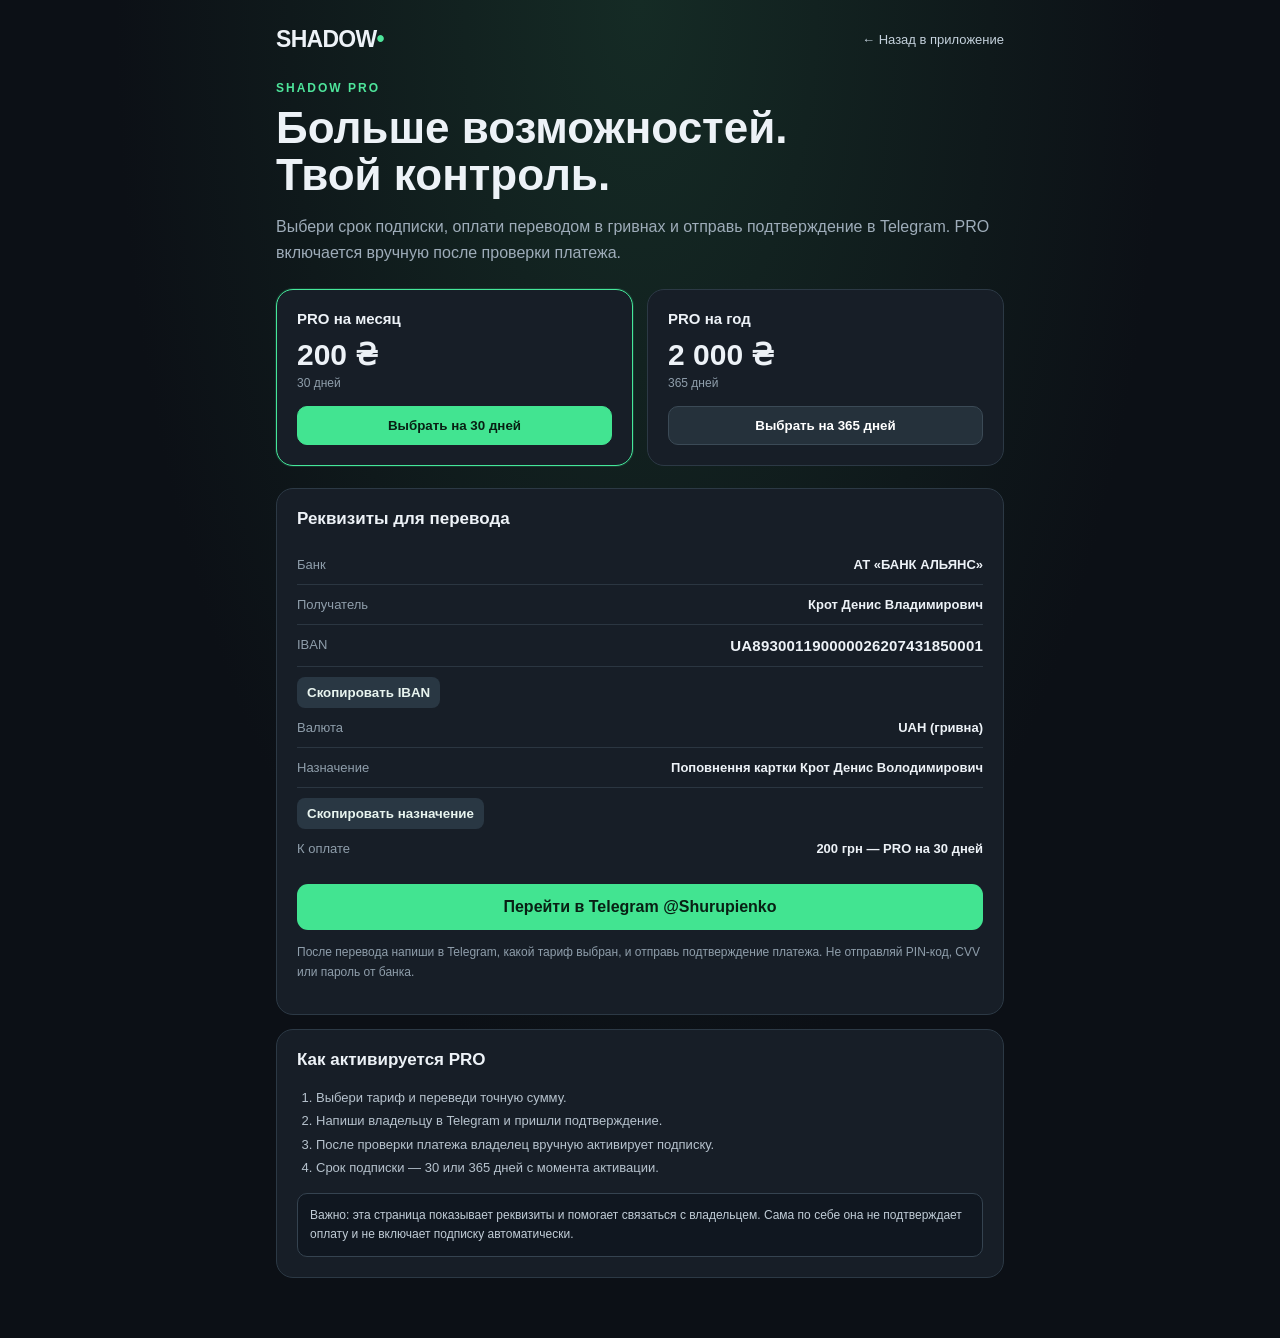
==== payment.html @ 319f31a6 "Add files via upload" ====
<!doctype html><html lang="ru"><head><meta charset="utf-8"><meta name="viewport" content="width=device-width,initial-scale=1,viewport-fit=cover"><meta name="theme-color" content="#0c1016"><title>Shadow PRO — Оплата</title><style>
:root{font-family:Inter,-apple-system,BlinkMacSystemFont,'Segoe UI',sans-serif;color:#edf2f7;background:#0c1016}*{box-sizing:border-box}body{margin:0;min-height:100vh;background:radial-gradient(ellipse at top,#152b25 0,#0c1016 58%)}a{color:#53e99c}.shell{max-width:760px;margin:auto;padding:26px 16px 60px}.top{display:flex;justify-content:space-between;align-items:center;margin-bottom:28px}.logo{font-size:23px;font-weight:900;letter-spacing:-.7px}.logo span{color:#4ee59b}.back{color:#c4d1dc;text-decoration:none;font-size:13px}.hero{margin:20px 0 24px}.eyebrow{color:#4ee59b;font-size:12px;font-weight:800;letter-spacing:2px}.title{font-size:clamp(30px,7vw,44px);font-weight:900;line-height:1.06;margin:10px 0}.desc{color:#9eacb9;line-height:1.6}.plans{display:grid;grid-template-columns:1fr 1fr;gap:14px;margin:22px 0}.plan,.panel{background:#171e27;border:1px solid #2c3945;border-radius:17px;padding:20px}.plan.selected{border-color:#45e79a;box-shadow:0 0 0 1px #45e79a22}.plan h2{font-size:15px;margin:0 0 10px}.price{font-size:30px;font-weight:900}.duration{color:#8f9eab;font-size:12px;margin-top:4px}.choose{margin-top:16px;width:100%;border:1px solid #3b4a56;border-radius:10px;background:#25313b;color:#fff;padding:11px;font-weight:750}.selected .choose{background:#42e491;color:#082014;border-color:#42e491}.panel{margin-top:14px}.panel h2{font-size:17px;margin:0 0 16px}.row{display:flex;justify-content:space-between;gap:12px;padding:12px 0;border-bottom:1px solid #2b3641;font-size:13px;align-items:flex-start}.row:last-of-type{border-bottom:0}.label{color:#8f9eab;min-width:95px}.value{font-weight:650;text-align:right;overflow-wrap:anywhere}.iban{font-size:15px;letter-spacing:.2px}.copy{border:0;background:#293743;color:#e8f4ef;border-radius:8px;padding:8px 10px;margin-top:10px;font-weight:700}.telegram{display:block;text-align:center;text-decoration:none;background:#42e491;color:#082014;font-weight:850;padding:14px;border-radius:11px;margin-top:16px}.hint{color:#8f9eab;font-size:12px;line-height:1.6;margin-top:13px}.steps{padding-left:19px;color:#b6c2cd;line-height:1.8;font-size:13px}.notice{background:#101720;border:1px solid #354350;border-radius:10px;padding:12px;color:#c1cdd7;font-size:12px;line-height:1.55;margin-top:14px}@media(max-width:520px){.plans{grid-template-columns:1fr}.plan{padding:17px}.row{gap:8px}.label{min-width:80px}}</style></head><body><main class="shell"><div class="top"><div class="logo">SHADOW<span>•</span></div><a class="back" href="index.html">← Назад в приложение</a></div><header class="hero"><div class="eyebrow">SHADOW PRO</div><h1 class="title">Больше возможностей.<br>Твой контроль.</h1><p class="desc">Выбери срок подписки, оплати переводом в гривнах и отправь подтверждение в Telegram. PRO включается вручную после проверки платежа.</p></header><div class="plans"><article class="plan selected" id="plan30"><h2>PRO на месяц</h2><div class="price">200 ₴</div><div class="duration">30 дней</div><button class="choose" onclick="choosePlan(30)">Выбрать на 30 дней</button></article><article class="plan" id="plan365"><h2>PRO на год</h2><div class="price">2 000 ₴</div><div class="duration">365 дней</div><button class="choose" onclick="choosePlan(365)">Выбрать на 365 дней</button></article></div><section class="panel"><h2>Реквизиты для перевода</h2><div class="row"><span class="label">Банк</span><span class="value">АТ «БАНК АЛЬЯНС»</span></div><div class="row"><span class="label">Получатель</span><span class="value">Крот Денис Владимирович</span></div><div class="row"><span class="label">IBAN</span><span class="value iban">UA893001190000026207431850001</span></div><button class="copy" onclick="copyText('UA893001190000026207431850001',this)">Скопировать IBAN</button><div class="row"><span class="label">Валюта</span><span class="value">UAH (гривна)</span></div><div class="row"><span class="label">Назначение</span><span class="value">Поповнення картки Крот Денис Володимирович</span></div><button class="copy" onclick="copyText('Поповнення картки Крот Денис Володимирович',this)">Скопировать назначение</button><div class="row"><span class="label">К оплате</span><span class="value" id="amount">200 грн — PRO на 30 дней</span></div><a class="telegram" id="telegram" href="https://t.me/Shurupienko" target="_blank" rel="noopener">Перейти в Telegram @Shurupienko</a><p class="hint">После перевода напиши в Telegram, какой тариф выбран, и отправь подтверждение платежа. Не отправляй PIN-код, CVV или пароль от банка.</p></section><section class="panel"><h2>Как активируется PRO</h2><ol class="steps"><li>Выбери тариф и переведи точную сумму.</li><li>Напиши владельцу в Telegram и пришли подтверждение.</li><li>После проверки платежа владелец вручную активирует подписку.</li><li>Срок подписки — 30 или 365 дней с момента активации.</li></ol><div class="notice">Важно: эта страница показывает реквизиты и помогает связаться с владельцем. Сама по себе она не подтверждает оплату и не включает подписку автоматически.</div></section></main><script>function choosePlan(d){document.getElementById('plan30').classList.toggle('selected',d===30);document.getElementById('plan365').classList.toggle('selected',d===365);document.getElementById('amount').textContent=d===30?'200 грн — PRO на 30 дней':'2 000 грн — PRO на 365 дней';const msg='Здравствуйте! Хочу подключить Shadow PRO на '+d+' дней. Сумма: '+(d===30?'200':'2000')+' грн. Подскажите, пожалуйста, как подтвердить оплату.';document.getElementById('telegram').href='https://t.me/Shurupienko?text='+encodeURIComponent(msg)}async function copyText(t,b){try{await navigator.clipboard.writeText(t);let old=b.textContent;b.textContent='Скопировано ✓';setTimeout(()=>b.textContent=old,1600)}catch(e){prompt('Скопируйте текст:',t)}}choosePlan(30);</script></body></html>
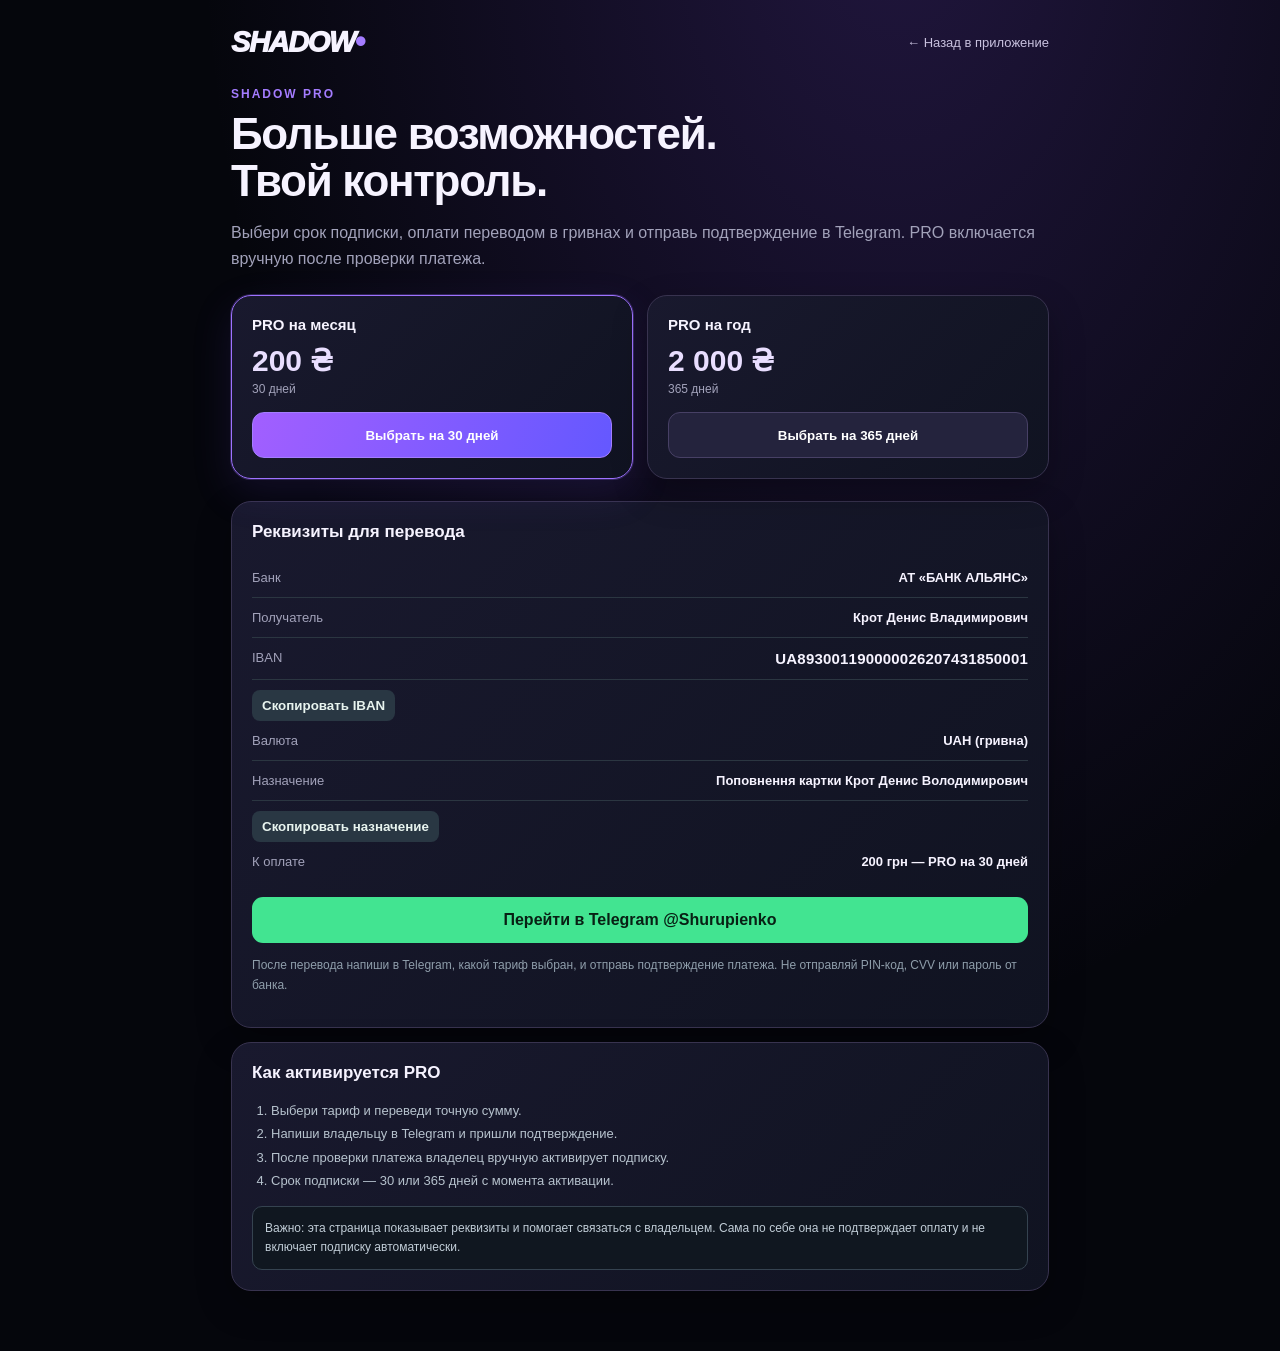
==== commit ec8dee64: "4" ====
--- a/payment.html
+++ b/payment.html
@@ -1,2 +1,4 @@
-<!doctype html><html lang="ru"><head><meta charset="utf-8"><meta name="viewport" content="width=device-width,initial-scale=1,viewport-fit=cover"><meta name="theme-color" content="#0c1016"><title>Shadow PRO — Оплата</title><style>
-:root{font-family:Inter,-apple-system,BlinkMacSystemFont,'Segoe UI',sans-serif;color:#edf2f7;background:#0c1016}*{box-sizing:border-box}body{margin:0;min-height:100vh;background:radial-gradient(ellipse at top,#152b25 0,#0c1016 58%)}a{color:#53e99c}.shell{max-width:760px;margin:auto;padding:26px 16px 60px}.top{display:flex;justify-content:space-between;align-items:center;margin-bottom:28px}.logo{font-size:23px;font-weight:900;letter-spacing:-.7px}.logo span{color:#4ee59b}.back{color:#c4d1dc;text-decoration:none;font-size:13px}.hero{margin:20px 0 24px}.eyebrow{color:#4ee59b;font-size:12px;font-weight:800;letter-spacing:2px}.title{font-size:clamp(30px,7vw,44px);font-weight:900;line-height:1.06;margin:10px 0}.desc{color:#9eacb9;line-height:1.6}.plans{display:grid;grid-template-columns:1fr 1fr;gap:14px;margin:22px 0}.plan,.panel{background:#171e27;border:1px solid #2c3945;border-radius:17px;padding:20px}.plan.selected{border-color:#45e79a;box-shadow:0 0 0 1px #45e79a22}.plan h2{font-size:15px;margin:0 0 10px}.price{font-size:30px;font-weight:900}.duration{color:#8f9eab;font-size:12px;margin-top:4px}.choose{margin-top:16px;width:100%;border:1px solid #3b4a56;border-radius:10px;background:#25313b;color:#fff;padding:11px;font-weight:750}.selected .choose{background:#42e491;color:#082014;border-color:#42e491}.panel{margin-top:14px}.panel h2{font-size:17px;margin:0 0 16px}.row{display:flex;justify-content:space-between;gap:12px;padding:12px 0;border-bottom:1px solid #2b3641;font-size:13px;align-items:flex-start}.row:last-of-type{border-bottom:0}.label{color:#8f9eab;min-width:95px}.value{font-weight:650;text-align:right;overflow-wrap:anywhere}.iban{font-size:15px;letter-spacing:.2px}.copy{border:0;background:#293743;color:#e8f4ef;border-radius:8px;padding:8px 10px;margin-top:10px;font-weight:700}.telegram{display:block;text-align:center;text-decoration:none;background:#42e491;color:#082014;font-weight:850;padding:14px;border-radius:11px;margin-top:16px}.hint{color:#8f9eab;font-size:12px;line-height:1.6;margin-top:13px}.steps{padding-left:19px;color:#b6c2cd;line-height:1.8;font-size:13px}.notice{background:#101720;border:1px solid #354350;border-radius:10px;padding:12px;color:#c1cdd7;font-size:12px;line-height:1.55;margin-top:14px}@media(max-width:520px){.plans{grid-template-columns:1fr}.plan{padding:17px}.row{gap:8px}.label{min-width:80px}}</style></head><body><main class="shell"><div class="top"><div class="logo">SHADOW<span>•</span></div><a class="back" href="index.html">← Назад в приложение</a></div><header class="hero"><div class="eyebrow">SHADOW PRO</div><h1 class="title">Больше возможностей.<br>Твой контроль.</h1><p class="desc">Выбери срок подписки, оплати переводом в гривнах и отправь подтверждение в Telegram. PRO включается вручную после проверки платежа.</p></header><div class="plans"><article class="plan selected" id="plan30"><h2>PRO на месяц</h2><div class="price">200 ₴</div><div class="duration">30 дней</div><button class="choose" onclick="choosePlan(30)">Выбрать на 30 дней</button></article><article class="plan" id="plan365"><h2>PRO на год</h2><div class="price">2 000 ₴</div><div class="duration">365 дней</div><button class="choose" onclick="choosePlan(365)">Выбрать на 365 дней</button></article></div><section class="panel"><h2>Реквизиты для перевода</h2><div class="row"><span class="label">Банк</span><span class="value">АТ «БАНК АЛЬЯНС»</span></div><div class="row"><span class="label">Получатель</span><span class="value">Крот Денис Владимирович</span></div><div class="row"><span class="label">IBAN</span><span class="value iban">UA893001190000026207431850001</span></div><button class="copy" onclick="copyText('UA893001190000026207431850001',this)">Скопировать IBAN</button><div class="row"><span class="label">Валюта</span><span class="value">UAH (гривна)</span></div><div class="row"><span class="label">Назначение</span><span class="value">Поповнення картки Крот Денис Володимирович</span></div><button class="copy" onclick="copyText('Поповнення картки Крот Денис Володимирович',this)">Скопировать назначение</button><div class="row"><span class="label">К оплате</span><span class="value" id="amount">200 грн — PRO на 30 дней</span></div><a class="telegram" id="telegram" href="https://t.me/Shurupienko" target="_blank" rel="noopener">Перейти в Telegram @Shurupienko</a><p class="hint">После перевода напиши в Telegram, какой тариф выбран, и отправь подтверждение платежа. Не отправляй PIN-код, CVV или пароль от банка.</p></section><section class="panel"><h2>Как активируется PRO</h2><ol class="steps"><li>Выбери тариф и переведи точную сумму.</li><li>Напиши владельцу в Telegram и пришли подтверждение.</li><li>После проверки платежа владелец вручную активирует подписку.</li><li>Срок подписки — 30 или 365 дней с момента активации.</li></ol><div class="notice">Важно: эта страница показывает реквизиты и помогает связаться с владельцем. Сама по себе она не подтверждает оплату и не включает подписку автоматически.</div></section></main><script>function choosePlan(d){document.getElementById('plan30').classList.toggle('selected',d===30);document.getElementById('plan365').classList.toggle('selected',d===365);document.getElementById('amount').textContent=d===30?'200 грн — PRO на 30 дней':'2 000 грн — PRO на 365 дней';const msg='Здравствуйте! Хочу подключить Shadow PRO на '+d+' дней. Сумма: '+(d===30?'200':'2000')+' грн. Подскажите, пожалуйста, как подтвердить оплату.';document.getElementById('telegram').href='https://t.me/Shurupienko?text='+encodeURIComponent(msg)}async function copyText(t,b){try{await navigator.clipboard.writeText(t);let old=b.textContent;b.textContent='Скопировано ✓';setTimeout(()=>b.textContent=old,1600)}catch(e){prompt('Скопируйте текст:',t)}}choosePlan(30);</script></body></html>+<!doctype html><html lang="ru"><head><meta charset="utf-8"><meta name="viewport" content="width=device-width,initial-scale=1,viewport-fit=cover"><meta name="theme-color" content="#05060c"><title>LVK PRO — Подписка</title><style>
+:root{font-family:Inter,-apple-system,BlinkMacSystemFont,'Segoe UI',sans-serif;color:#edf2f7;background:#0c1016}*{box-sizing:border-box}body{margin:0;min-height:100vh;background:radial-gradient(ellipse at top,#152b25 0,#0c1016 58%)}a{color:#53e99c}.shell{max-width:760px;margin:auto;padding:26px 16px 60px}.top{display:flex;justify-content:space-between;align-items:center;margin-bottom:28px}.logo{font-size:23px;font-weight:900;letter-spacing:-.7px}.logo span{color:#4ee59b}.back{color:#c4d1dc;text-decoration:none;font-size:13px}.hero{margin:20px 0 24px}.eyebrow{color:#4ee59b;font-size:12px;font-weight:800;letter-spacing:2px}.title{font-size:clamp(30px,7vw,44px);font-weight:900;line-height:1.06;margin:10px 0}.desc{color:#9eacb9;line-height:1.6}.plans{display:grid;grid-template-columns:1fr 1fr;gap:14px;margin:22px 0}.plan,.panel{background:#171e27;border:1px solid #2c3945;border-radius:17px;padding:20px}.plan.selected{border-color:#45e79a;box-shadow:0 0 0 1px #45e79a22}.plan h2{font-size:15px;margin:0 0 10px}.price{font-size:30px;font-weight:900}.duration{color:#8f9eab;font-size:12px;margin-top:4px}.choose{margin-top:16px;width:100%;border:1px solid #3b4a56;border-radius:10px;background:#25313b;color:#fff;padding:11px;font-weight:750}.selected .choose{background:#42e491;color:#082014;border-color:#42e491}.panel{margin-top:14px}.panel h2{font-size:17px;margin:0 0 16px}.row{display:flex;justify-content:space-between;gap:12px;padding:12px 0;border-bottom:1px solid #2b3641;font-size:13px;align-items:flex-start}.row:last-of-type{border-bottom:0}.label{color:#8f9eab;min-width:95px}.value{font-weight:650;text-align:right;overflow-wrap:anywhere}.iban{font-size:15px;letter-spacing:.2px}.copy{border:0;background:#293743;color:#e8f4ef;border-radius:8px;padding:8px 10px;margin-top:10px;font-weight:700}.telegram{display:block;text-align:center;text-decoration:none;background:#42e491;color:#082014;font-weight:850;padding:14px;border-radius:11px;margin-top:16px}.hint{color:#8f9eab;font-size:12px;line-height:1.6;margin-top:13px}.steps{padding-left:19px;color:#b6c2cd;line-height:1.8;font-size:13px}.notice{background:#101720;border:1px solid #354350;border-radius:10px;padding:12px;color:#c1cdd7;font-size:12px;line-height:1.55;margin-top:14px}@media(max-width:520px){.plans{grid-template-columns:1fr}.plan{padding:17px}.row{gap:8px}.label{min-width:80px}}</style><style>
+:root{color-scheme:dark;background:#05060c;color:#f7f4ff}body{background:radial-gradient(ellipse at 70% -10%,#613bb24d,transparent 55%),#05060c;color:#f6f3ff}.shell{max-width:850px}.logo{font-size:29px;font-weight:950;font-style:italic;letter-spacing:-1.4px}.logo span,.eyebrow{color:#a47cff}.title{letter-spacing:-1.3px}.desc,.duration,.label{color:#a2a2ba}.plan,.panel{background:linear-gradient(135deg,#19192e,#101321);border:1px solid #38334f;border-radius:20px;box-shadow:0 14px 35px #0004}.plan.selected{border-color:#9e72ff;box-shadow:0 0 0 1px #956dff44,0 14px 40px #6744cc25}.price{color:#e9deff}.choose{background:#24233d;border-color:#474065;border-radius:12px;min-height:46px}.selected .choose{background:linear-gradient(110deg,#a25fff,#6458ff);color:white;border-color:#a47dff}a{color:#b49bff}.back{color:#c8c1de}input,button{accent-color:#9065ff}button:focus-visible,a:focus-visible{outline:2px solid #af89ff;outline-offset:3px}
+</style></head><body><main class="shell"><div class="top"><div class="logo">SHADOW<span>•</span></div><a class="back" href="index.html">← Назад в приложение</a></div><header class="hero"><div class="eyebrow">SHADOW PRO</div><h1 class="title">Больше возможностей.<br>Твой контроль.</h1><p class="desc">Выбери срок подписки, оплати переводом в гривнах и отправь подтверждение в Telegram. PRO включается вручную после проверки платежа.</p></header><div class="plans"><article class="plan selected" id="plan30"><h2>PRO на месяц</h2><div class="price">200 ₴</div><div class="duration">30 дней</div><button class="choose" onclick="choosePlan(30)">Выбрать на 30 дней</button></article><article class="plan" id="plan365"><h2>PRO на год</h2><div class="price">2 000 ₴</div><div class="duration">365 дней</div><button class="choose" onclick="choosePlan(365)">Выбрать на 365 дней</button></article></div><section class="panel"><h2>Реквизиты для перевода</h2><div class="row"><span class="label">Банк</span><span class="value">АТ «БАНК АЛЬЯНС»</span></div><div class="row"><span class="label">Получатель</span><span class="value">Крот Денис Владимирович</span></div><div class="row"><span class="label">IBAN</span><span class="value iban">UA893001190000026207431850001</span></div><button class="copy" onclick="copyText('UA893001190000026207431850001',this)">Скопировать IBAN</button><div class="row"><span class="label">Валюта</span><span class="value">UAH (гривна)</span></div><div class="row"><span class="label">Назначение</span><span class="value">Поповнення картки Крот Денис Володимирович</span></div><button class="copy" onclick="copyText('Поповнення картки Крот Денис Володимирович',this)">Скопировать назначение</button><div class="row"><span class="label">К оплате</span><span class="value" id="amount">200 грн — PRO на 30 дней</span></div><a class="telegram" id="telegram" href="https://t.me/Shurupienko" target="_blank" rel="noopener">Перейти в Telegram @Shurupienko</a><p class="hint">После перевода напиши в Telegram, какой тариф выбран, и отправь подтверждение платежа. Не отправляй PIN-код, CVV или пароль от банка.</p></section><section class="panel"><h2>Как активируется PRO</h2><ol class="steps"><li>Выбери тариф и переведи точную сумму.</li><li>Напиши владельцу в Telegram и пришли подтверждение.</li><li>После проверки платежа владелец вручную активирует подписку.</li><li>Срок подписки — 30 или 365 дней с момента активации.</li></ol><div class="notice">Важно: эта страница показывает реквизиты и помогает связаться с владельцем. Сама по себе она не подтверждает оплату и не включает подписку автоматически.</div></section></main><script>function choosePlan(d){document.getElementById('plan30').classList.toggle('selected',d===30);document.getElementById('plan365').classList.toggle('selected',d===365);document.getElementById('amount').textContent=d===30?'200 грн — PRO на 30 дней':'2 000 грн — PRO на 365 дней';const msg='Здравствуйте! Хочу подключить Shadow PRO на '+d+' дней. Сумма: '+(d===30?'200':'2000')+' грн. Подскажите, пожалуйста, как подтвердить оплату.';document.getElementById('telegram').href='https://t.me/Shurupienko?text='+encodeURIComponent(msg)}async function copyText(t,b){try{await navigator.clipboard.writeText(t);let old=b.textContent;b.textContent='Скопировано ✓';setTimeout(()=>b.textContent=old,1600)}catch(e){prompt('Скопируйте текст:',t)}}choosePlan(30);</script></body></html>
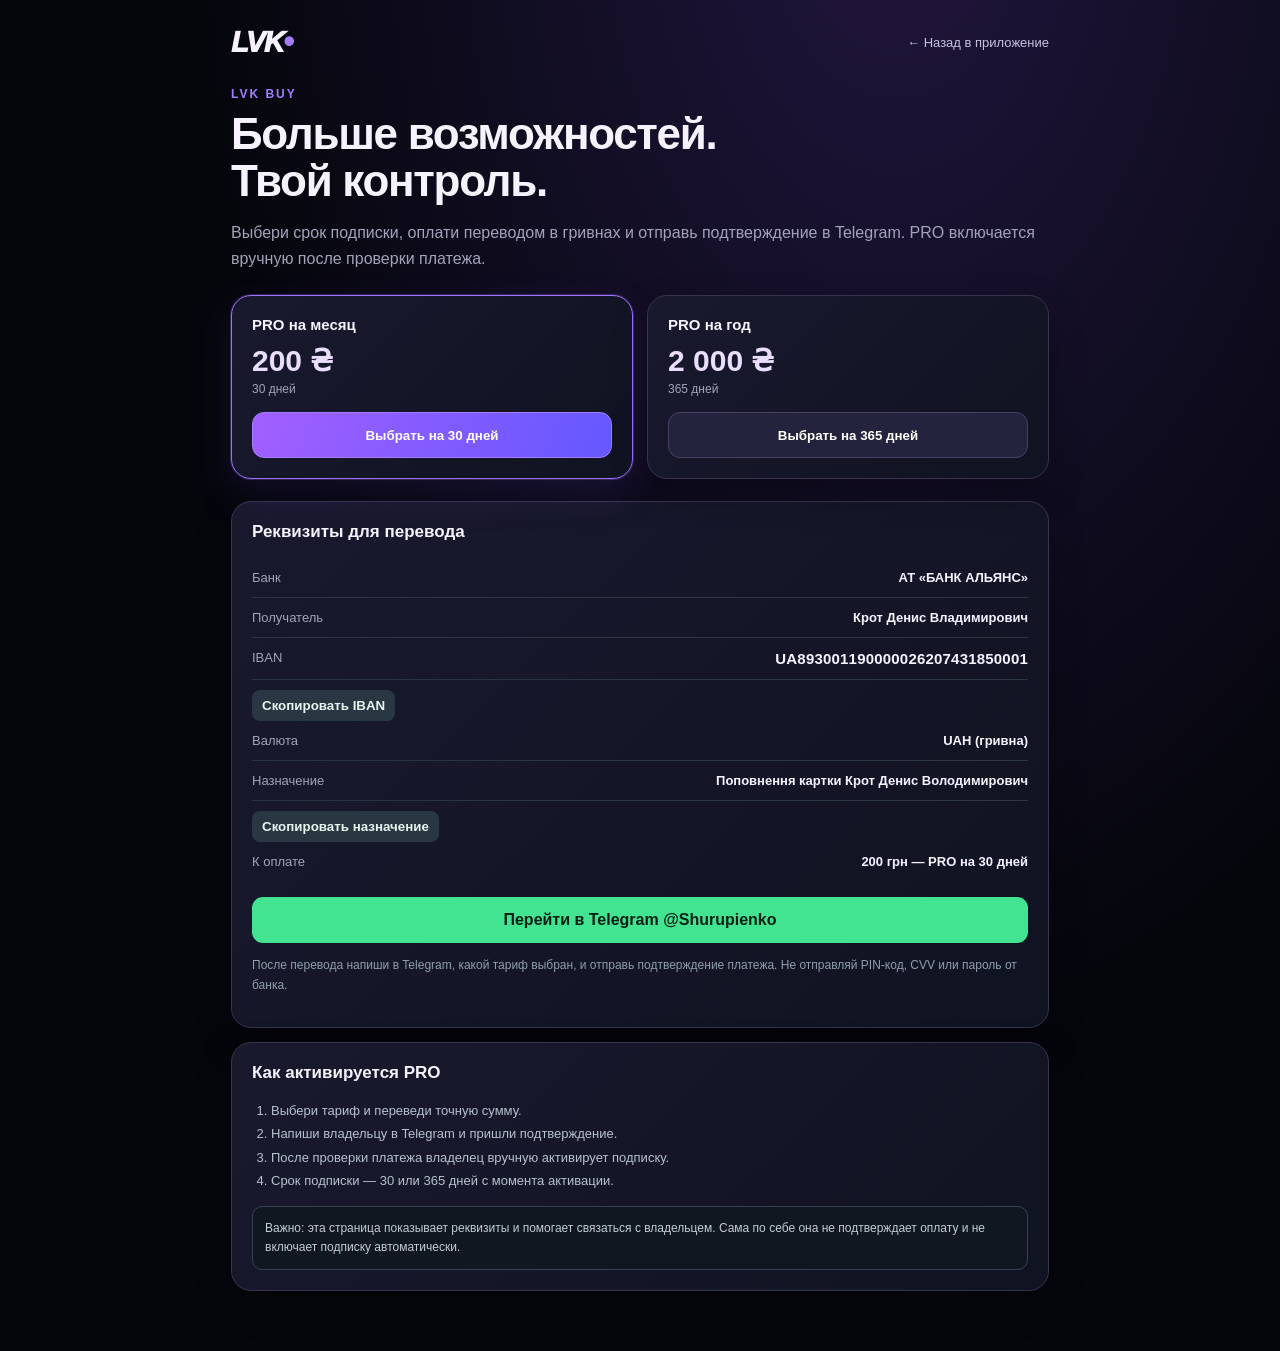
==== commit d2841b24: "accounts" ====
--- a/payment.html
+++ b/payment.html
@@ -1,4 +1,4 @@
-<!doctype html><html lang="ru"><head><meta charset="utf-8"><meta name="viewport" content="width=device-width,initial-scale=1,viewport-fit=cover"><meta name="theme-color" content="#05060c"><title>LVK PRO — Подписка</title><style>
+<!doctype html><html lang="ru"><head><meta charset="utf-8"><meta name="viewport" content="width=device-width,initial-scale=1,viewport-fit=cover"><meta name="theme-color" content="#05060c"><title>LVK BUY — Подписка</title><style>
 :root{font-family:Inter,-apple-system,BlinkMacSystemFont,'Segoe UI',sans-serif;color:#edf2f7;background:#0c1016}*{box-sizing:border-box}body{margin:0;min-height:100vh;background:radial-gradient(ellipse at top,#152b25 0,#0c1016 58%)}a{color:#53e99c}.shell{max-width:760px;margin:auto;padding:26px 16px 60px}.top{display:flex;justify-content:space-between;align-items:center;margin-bottom:28px}.logo{font-size:23px;font-weight:900;letter-spacing:-.7px}.logo span{color:#4ee59b}.back{color:#c4d1dc;text-decoration:none;font-size:13px}.hero{margin:20px 0 24px}.eyebrow{color:#4ee59b;font-size:12px;font-weight:800;letter-spacing:2px}.title{font-size:clamp(30px,7vw,44px);font-weight:900;line-height:1.06;margin:10px 0}.desc{color:#9eacb9;line-height:1.6}.plans{display:grid;grid-template-columns:1fr 1fr;gap:14px;margin:22px 0}.plan,.panel{background:#171e27;border:1px solid #2c3945;border-radius:17px;padding:20px}.plan.selected{border-color:#45e79a;box-shadow:0 0 0 1px #45e79a22}.plan h2{font-size:15px;margin:0 0 10px}.price{font-size:30px;font-weight:900}.duration{color:#8f9eab;font-size:12px;margin-top:4px}.choose{margin-top:16px;width:100%;border:1px solid #3b4a56;border-radius:10px;background:#25313b;color:#fff;padding:11px;font-weight:750}.selected .choose{background:#42e491;color:#082014;border-color:#42e491}.panel{margin-top:14px}.panel h2{font-size:17px;margin:0 0 16px}.row{display:flex;justify-content:space-between;gap:12px;padding:12px 0;border-bottom:1px solid #2b3641;font-size:13px;align-items:flex-start}.row:last-of-type{border-bottom:0}.label{color:#8f9eab;min-width:95px}.value{font-weight:650;text-align:right;overflow-wrap:anywhere}.iban{font-size:15px;letter-spacing:.2px}.copy{border:0;background:#293743;color:#e8f4ef;border-radius:8px;padding:8px 10px;margin-top:10px;font-weight:700}.telegram{display:block;text-align:center;text-decoration:none;background:#42e491;color:#082014;font-weight:850;padding:14px;border-radius:11px;margin-top:16px}.hint{color:#8f9eab;font-size:12px;line-height:1.6;margin-top:13px}.steps{padding-left:19px;color:#b6c2cd;line-height:1.8;font-size:13px}.notice{background:#101720;border:1px solid #354350;border-radius:10px;padding:12px;color:#c1cdd7;font-size:12px;line-height:1.55;margin-top:14px}@media(max-width:520px){.plans{grid-template-columns:1fr}.plan{padding:17px}.row{gap:8px}.label{min-width:80px}}</style><style>
 :root{color-scheme:dark;background:#05060c;color:#f7f4ff}body{background:radial-gradient(ellipse at 70% -10%,#613bb24d,transparent 55%),#05060c;color:#f6f3ff}.shell{max-width:850px}.logo{font-size:29px;font-weight:950;font-style:italic;letter-spacing:-1.4px}.logo span,.eyebrow{color:#a47cff}.title{letter-spacing:-1.3px}.desc,.duration,.label{color:#a2a2ba}.plan,.panel{background:linear-gradient(135deg,#19192e,#101321);border:1px solid #38334f;border-radius:20px;box-shadow:0 14px 35px #0004}.plan.selected{border-color:#9e72ff;box-shadow:0 0 0 1px #956dff44,0 14px 40px #6744cc25}.price{color:#e9deff}.choose{background:#24233d;border-color:#474065;border-radius:12px;min-height:46px}.selected .choose{background:linear-gradient(110deg,#a25fff,#6458ff);color:white;border-color:#a47dff}a{color:#b49bff}.back{color:#c8c1de}input,button{accent-color:#9065ff}button:focus-visible,a:focus-visible{outline:2px solid #af89ff;outline-offset:3px}
-</style></head><body><main class="shell"><div class="top"><div class="logo">SHADOW<span>•</span></div><a class="back" href="index.html">← Назад в приложение</a></div><header class="hero"><div class="eyebrow">SHADOW PRO</div><h1 class="title">Больше возможностей.<br>Твой контроль.</h1><p class="desc">Выбери срок подписки, оплати переводом в гривнах и отправь подтверждение в Telegram. PRO включается вручную после проверки платежа.</p></header><div class="plans"><article class="plan selected" id="plan30"><h2>PRO на месяц</h2><div class="price">200 ₴</div><div class="duration">30 дней</div><button class="choose" onclick="choosePlan(30)">Выбрать на 30 дней</button></article><article class="plan" id="plan365"><h2>PRO на год</h2><div class="price">2 000 ₴</div><div class="duration">365 дней</div><button class="choose" onclick="choosePlan(365)">Выбрать на 365 дней</button></article></div><section class="panel"><h2>Реквизиты для перевода</h2><div class="row"><span class="label">Банк</span><span class="value">АТ «БАНК АЛЬЯНС»</span></div><div class="row"><span class="label">Получатель</span><span class="value">Крот Денис Владимирович</span></div><div class="row"><span class="label">IBAN</span><span class="value iban">UA893001190000026207431850001</span></div><button class="copy" onclick="copyText('UA893001190000026207431850001',this)">Скопировать IBAN</button><div class="row"><span class="label">Валюта</span><span class="value">UAH (гривна)</span></div><div class="row"><span class="label">Назначение</span><span class="value">Поповнення картки Крот Денис Володимирович</span></div><button class="copy" onclick="copyText('Поповнення картки Крот Денис Володимирович',this)">Скопировать назначение</button><div class="row"><span class="label">К оплате</span><span class="value" id="amount">200 грн — PRO на 30 дней</span></div><a class="telegram" id="telegram" href="https://t.me/Shurupienko" target="_blank" rel="noopener">Перейти в Telegram @Shurupienko</a><p class="hint">После перевода напиши в Telegram, какой тариф выбран, и отправь подтверждение платежа. Не отправляй PIN-код, CVV или пароль от банка.</p></section><section class="panel"><h2>Как активируется PRO</h2><ol class="steps"><li>Выбери тариф и переведи точную сумму.</li><li>Напиши владельцу в Telegram и пришли подтверждение.</li><li>После проверки платежа владелец вручную активирует подписку.</li><li>Срок подписки — 30 или 365 дней с момента активации.</li></ol><div class="notice">Важно: эта страница показывает реквизиты и помогает связаться с владельцем. Сама по себе она не подтверждает оплату и не включает подписку автоматически.</div></section></main><script>function choosePlan(d){document.getElementById('plan30').classList.toggle('selected',d===30);document.getElementById('plan365').classList.toggle('selected',d===365);document.getElementById('amount').textContent=d===30?'200 грн — PRO на 30 дней':'2 000 грн — PRO на 365 дней';const msg='Здравствуйте! Хочу подключить Shadow PRO на '+d+' дней. Сумма: '+(d===30?'200':'2000')+' грн. Подскажите, пожалуйста, как подтвердить оплату.';document.getElementById('telegram').href='https://t.me/Shurupienko?text='+encodeURIComponent(msg)}async function copyText(t,b){try{await navigator.clipboard.writeText(t);let old=b.textContent;b.textContent='Скопировано ✓';setTimeout(()=>b.textContent=old,1600)}catch(e){prompt('Скопируйте текст:',t)}}choosePlan(30);</script></body></html>+</style></head><body><main class="shell"><div class="top"><div class="logo">LVK<span>•</span></div><a class="back" href="index.html">← Назад в приложение</a></div><header class="hero"><div class="eyebrow">LVK BUY</div><h1 class="title">Больше возможностей.<br>Твой контроль.</h1><p class="desc">Выбери срок подписки, оплати переводом в гривнах и отправь подтверждение в Telegram. PRO включается вручную после проверки платежа.</p></header><div class="plans"><article class="plan selected" id="plan30"><h2>PRO на месяц</h2><div class="price">200 ₴</div><div class="duration">30 дней</div><button class="choose" onclick="choosePlan(30)">Выбрать на 30 дней</button></article><article class="plan" id="plan365"><h2>PRO на год</h2><div class="price">2 000 ₴</div><div class="duration">365 дней</div><button class="choose" onclick="choosePlan(365)">Выбрать на 365 дней</button></article></div><section class="panel"><h2>Реквизиты для перевода</h2><div class="row"><span class="label">Банк</span><span class="value">АТ «БАНК АЛЬЯНС»</span></div><div class="row"><span class="label">Получатель</span><span class="value">Крот Денис Владимирович</span></div><div class="row"><span class="label">IBAN</span><span class="value iban">UA893001190000026207431850001</span></div><button class="copy" onclick="copyText('UA893001190000026207431850001',this)">Скопировать IBAN</button><div class="row"><span class="label">Валюта</span><span class="value">UAH (гривна)</span></div><div class="row"><span class="label">Назначение</span><span class="value">Поповнення картки Крот Денис Володимирович</span></div><button class="copy" onclick="copyText('Поповнення картки Крот Денис Володимирович',this)">Скопировать назначение</button><div class="row"><span class="label">К оплате</span><span class="value" id="amount">200 грн — PRO на 30 дней</span></div><a class="telegram" id="telegram" href="https://t.me/Shurupienko" target="_blank" rel="noopener">Перейти в Telegram @Shurupienko</a><p class="hint">После перевода напиши в Telegram, какой тариф выбран, и отправь подтверждение платежа. Не отправляй PIN-код, CVV или пароль от банка.</p></section><section class="panel"><h2>Как активируется PRO</h2><ol class="steps"><li>Выбери тариф и переведи точную сумму.</li><li>Напиши владельцу в Telegram и пришли подтверждение.</li><li>После проверки платежа владелец вручную активирует подписку.</li><li>Срок подписки — 30 или 365 дней с момента активации.</li></ol><div class="notice">Важно: эта страница показывает реквизиты и помогает связаться с владельцем. Сама по себе она не подтверждает оплату и не включает подписку автоматически.</div></section></main><script>function choosePlan(d){document.getElementById('plan30').classList.toggle('selected',d===30);document.getElementById('plan365').classList.toggle('selected',d===365);document.getElementById('amount').textContent=d===30?'200 грн — PRO на 30 дней':'2 000 грн — PRO на 365 дней';const msg='Здравствуйте! Хочу подключить LVK PRO на '+d+' дней. Сумма: '+(d===30?'200':'2000')+' грн. Подскажите, пожалуйста, как подтвердить оплату.';document.getElementById('telegram').href='https://t.me/Shurupienko?text='+encodeURIComponent(msg)}async function copyText(t,b){try{await navigator.clipboard.writeText(t);let old=b.textContent;b.textContent='Скопировано ✓';setTimeout(()=>b.textContent=old,1600)}catch(e){prompt('Скопируйте текст:',t)}}choosePlan(30);</script></body></html>
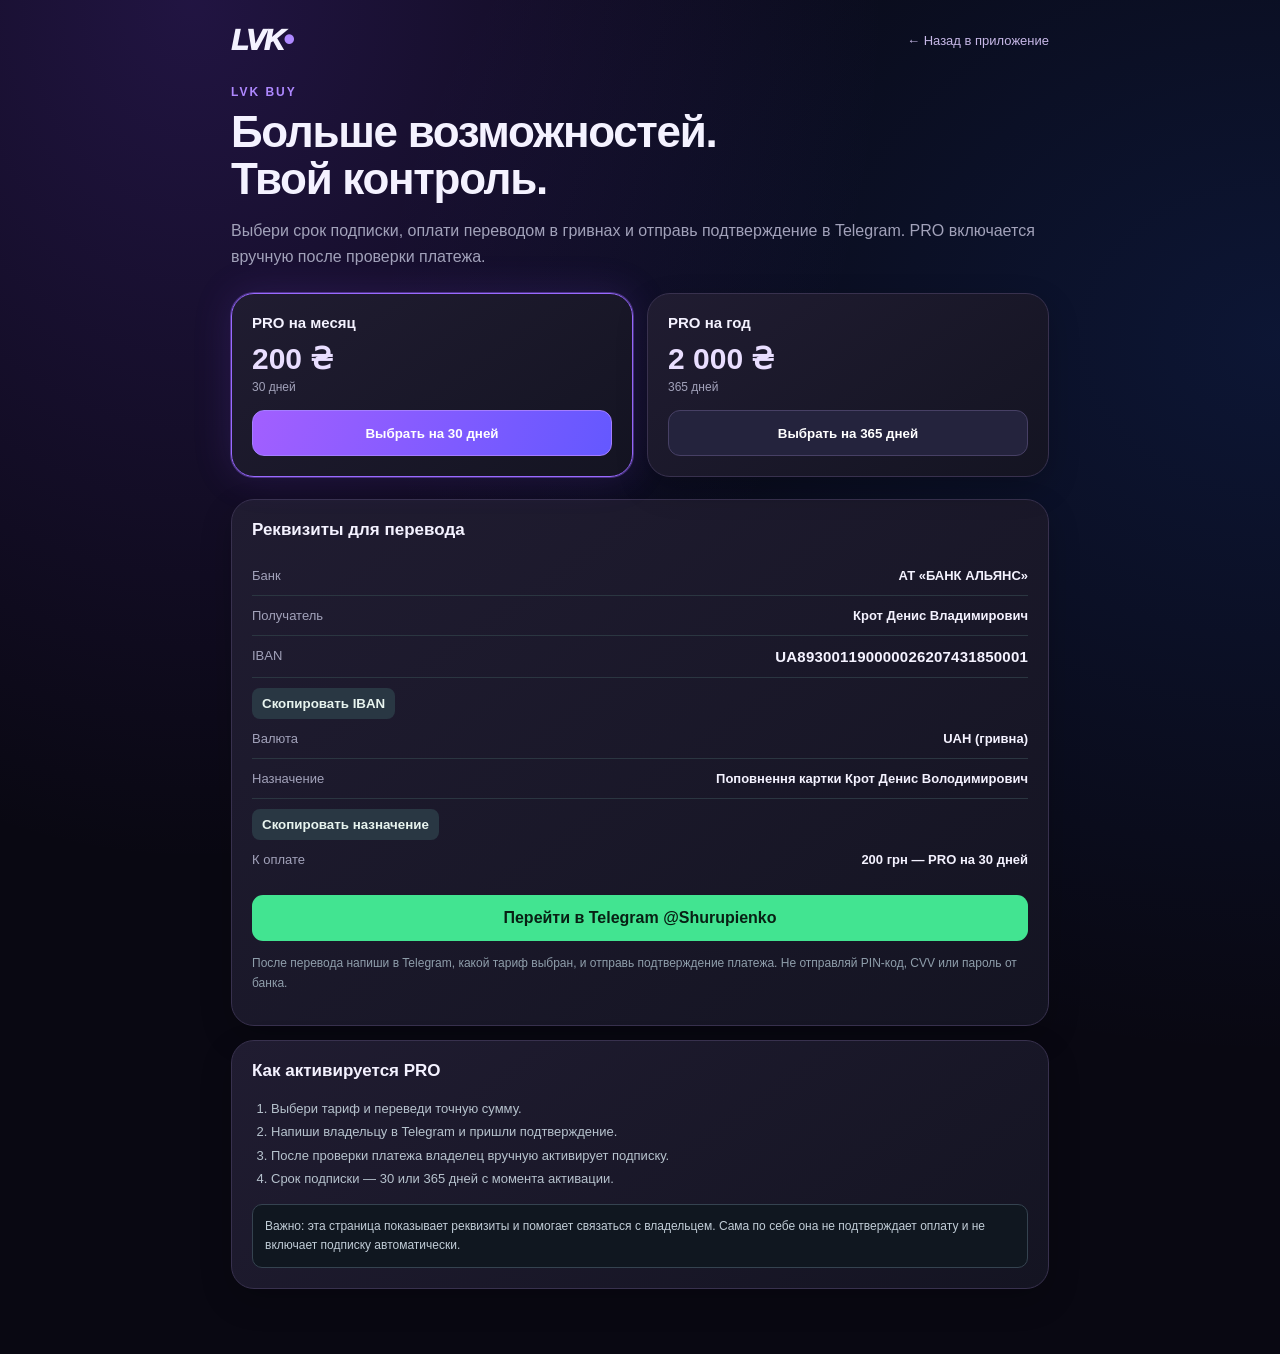
==== commit 4534b1ec: "vfgfgfgfgfgf" ====
--- a/payment.html
+++ b/payment.html
@@ -1,4 +1,26 @@
 <!doctype html><html lang="ru"><head><meta charset="utf-8"><meta name="viewport" content="width=device-width,initial-scale=1,viewport-fit=cover"><meta name="theme-color" content="#05060c"><title>LVK BUY — Подписка</title><style>
-:root{font-family:Inter,-apple-system,BlinkMacSystemFont,'Segoe UI',sans-serif;color:#edf2f7;background:#0c1016}*{box-sizing:border-box}body{margin:0;min-height:100vh;background:radial-gradient(ellipse at top,#152b25 0,#0c1016 58%)}a{color:#53e99c}.shell{max-width:760px;margin:auto;padding:26px 16px 60px}.top{display:flex;justify-content:space-between;align-items:center;margin-bottom:28px}.logo{font-size:23px;font-weight:900;letter-spacing:-.7px}.logo span{color:#4ee59b}.back{color:#c4d1dc;text-decoration:none;font-size:13px}.hero{margin:20px 0 24px}.eyebrow{color:#4ee59b;font-size:12px;font-weight:800;letter-spacing:2px}.title{font-size:clamp(30px,7vw,44px);font-weight:900;line-height:1.06;margin:10px 0}.desc{color:#9eacb9;line-height:1.6}.plans{display:grid;grid-template-columns:1fr 1fr;gap:14px;margin:22px 0}.plan,.panel{background:#171e27;border:1px solid #2c3945;border-radius:17px;padding:20px}.plan.selected{border-color:#45e79a;box-shadow:0 0 0 1px #45e79a22}.plan h2{font-size:15px;margin:0 0 10px}.price{font-size:30px;font-weight:900}.duration{color:#8f9eab;font-size:12px;margin-top:4px}.choose{margin-top:16px;width:100%;border:1px solid #3b4a56;border-radius:10px;background:#25313b;color:#fff;padding:11px;font-weight:750}.selected .choose{background:#42e491;color:#082014;border-color:#42e491}.panel{margin-top:14px}.panel h2{font-size:17px;margin:0 0 16px}.row{display:flex;justify-content:space-between;gap:12px;padding:12px 0;border-bottom:1px solid #2b3641;font-size:13px;align-items:flex-start}.row:last-of-type{border-bottom:0}.label{color:#8f9eab;min-width:95px}.value{font-weight:650;text-align:right;overflow-wrap:anywhere}.iban{font-size:15px;letter-spacing:.2px}.copy{border:0;background:#293743;color:#e8f4ef;border-radius:8px;padding:8px 10px;margin-top:10px;font-weight:700}.telegram{display:block;text-align:center;text-decoration:none;background:#42e491;color:#082014;font-weight:850;padding:14px;border-radius:11px;margin-top:16px}.hint{color:#8f9eab;font-size:12px;line-height:1.6;margin-top:13px}.steps{padding-left:19px;color:#b6c2cd;line-height:1.8;font-size:13px}.notice{background:#101720;border:1px solid #354350;border-radius:10px;padding:12px;color:#c1cdd7;font-size:12px;line-height:1.55;margin-top:14px}@media(max-width:520px){.plans{grid-template-columns:1fr}.plan{padding:17px}.row{gap:8px}.label{min-width:80px}}</style><style>
+:root{font-family:Inter,-apple-system,BlinkMacSystemFont,'Segoe UI',sans-serif;color:#edf2f7;background:#0c1016}*{box-sizing:border-box}body{margin:0;min-height:100vh;background:radial-gradient(ellipse at top,#152b25 0,#0c1016 58%)}a{color:#b59aff}.shell{max-width:760px;margin:auto;padding:26px 16px 60px}.top{display:flex;justify-content:space-between;align-items:center;margin-bottom:28px}.logo{font-size:23px;font-weight:900;letter-spacing:-.7px}.logo span{color:#aa83ff}.back{color:#c4d1dc;text-decoration:none;font-size:13px}.hero{margin:20px 0 24px}.eyebrow{color:#aa83ff;font-size:12px;font-weight:800;letter-spacing:2px}.title{font-size:clamp(30px,7vw,44px);font-weight:900;line-height:1.06;margin:10px 0}.desc{color:#9eacb9;line-height:1.6}.plans{display:grid;grid-template-columns:1fr 1fr;gap:14px;margin:22px 0}.plan,.panel{background:#171e27;border:1px solid #2c3945;border-radius:17px;padding:20px}.plan.selected{border-color:#9364ff;box-shadow:0 0 0 1px #9364ff22}.plan h2{font-size:15px;margin:0 0 10px}.price{font-size:30px;font-weight:900}.duration{color:#8f9eab;font-size:12px;margin-top:4px}.choose{margin-top:16px;width:100%;border:1px solid #3b4a56;border-radius:10px;background:#25313b;color:#fff;padding:11px;font-weight:750}.selected .choose{background:#42e491;color:#082014;border-color:#42e491}.panel{margin-top:14px}.panel h2{font-size:17px;margin:0 0 16px}.row{display:flex;justify-content:space-between;gap:12px;padding:12px 0;border-bottom:1px solid #2b3641;font-size:13px;align-items:flex-start}.row:last-of-type{border-bottom:0}.label{color:#8f9eab;min-width:95px}.value{font-weight:650;text-align:right;overflow-wrap:anywhere}.iban{font-size:15px;letter-spacing:.2px}.copy{border:0;background:#293743;color:#e8f4ef;border-radius:8px;padding:8px 10px;margin-top:10px;font-weight:700}.telegram{display:block;text-align:center;text-decoration:none;background:#42e491;color:#082014;font-weight:850;padding:14px;border-radius:11px;margin-top:16px}.hint{color:#8f9eab;font-size:12px;line-height:1.6;margin-top:13px}.steps{padding-left:19px;color:#b6c2cd;line-height:1.8;font-size:13px}.notice{background:#101720;border:1px solid #354350;border-radius:10px;padding:12px;color:#c1cdd7;font-size:12px;line-height:1.55;margin-top:14px}@media(max-width:520px){.plans{grid-template-columns:1fr}.plan{padding:17px}.row{gap:8px}.label{min-width:80px}}</style><style>
 :root{color-scheme:dark;background:#05060c;color:#f7f4ff}body{background:radial-gradient(ellipse at 70% -10%,#613bb24d,transparent 55%),#05060c;color:#f6f3ff}.shell{max-width:850px}.logo{font-size:29px;font-weight:950;font-style:italic;letter-spacing:-1.4px}.logo span,.eyebrow{color:#a47cff}.title{letter-spacing:-1.3px}.desc,.duration,.label{color:#a2a2ba}.plan,.panel{background:linear-gradient(135deg,#19192e,#101321);border:1px solid #38334f;border-radius:20px;box-shadow:0 14px 35px #0004}.plan.selected{border-color:#9e72ff;box-shadow:0 0 0 1px #956dff44,0 14px 40px #6744cc25}.price{color:#e9deff}.choose{background:#24233d;border-color:#474065;border-radius:12px;min-height:46px}.selected .choose{background:linear-gradient(110deg,#a25fff,#6458ff);color:white;border-color:#a47dff}a{color:#b49bff}.back{color:#c8c1de}input,button{accent-color:#9065ff}button:focus-visible,a:focus-visible{outline:2px solid #af89ff;outline-offset:3px}
-</style></head><body><main class="shell"><div class="top"><div class="logo">LVK<span>•</span></div><a class="back" href="index.html">← Назад в приложение</a></div><header class="hero"><div class="eyebrow">LVK BUY</div><h1 class="title">Больше возможностей.<br>Твой контроль.</h1><p class="desc">Выбери срок подписки, оплати переводом в гривнах и отправь подтверждение в Telegram. PRO включается вручную после проверки платежа.</p></header><div class="plans"><article class="plan selected" id="plan30"><h2>PRO на месяц</h2><div class="price">200 ₴</div><div class="duration">30 дней</div><button class="choose" onclick="choosePlan(30)">Выбрать на 30 дней</button></article><article class="plan" id="plan365"><h2>PRO на год</h2><div class="price">2 000 ₴</div><div class="duration">365 дней</div><button class="choose" onclick="choosePlan(365)">Выбрать на 365 дней</button></article></div><section class="panel"><h2>Реквизиты для перевода</h2><div class="row"><span class="label">Банк</span><span class="value">АТ «БАНК АЛЬЯНС»</span></div><div class="row"><span class="label">Получатель</span><span class="value">Крот Денис Владимирович</span></div><div class="row"><span class="label">IBAN</span><span class="value iban">UA893001190000026207431850001</span></div><button class="copy" onclick="copyText('UA893001190000026207431850001',this)">Скопировать IBAN</button><div class="row"><span class="label">Валюта</span><span class="value">UAH (гривна)</span></div><div class="row"><span class="label">Назначение</span><span class="value">Поповнення картки Крот Денис Володимирович</span></div><button class="copy" onclick="copyText('Поповнення картки Крот Денис Володимирович',this)">Скопировать назначение</button><div class="row"><span class="label">К оплате</span><span class="value" id="amount">200 грн — PRO на 30 дней</span></div><a class="telegram" id="telegram" href="https://t.me/Shurupienko" target="_blank" rel="noopener">Перейти в Telegram @Shurupienko</a><p class="hint">После перевода напиши в Telegram, какой тариф выбран, и отправь подтверждение платежа. Не отправляй PIN-код, CVV или пароль от банка.</p></section><section class="panel"><h2>Как активируется PRO</h2><ol class="steps"><li>Выбери тариф и переведи точную сумму.</li><li>Напиши владельцу в Telegram и пришли подтверждение.</li><li>После проверки платежа владелец вручную активирует подписку.</li><li>Срок подписки — 30 или 365 дней с момента активации.</li></ol><div class="notice">Важно: эта страница показывает реквизиты и помогает связаться с владельцем. Сама по себе она не подтверждает оплату и не включает подписку автоматически.</div></section></main><script>function choosePlan(d){document.getElementById('plan30').classList.toggle('selected',d===30);document.getElementById('plan365').classList.toggle('selected',d===365);document.getElementById('amount').textContent=d===30?'200 грн — PRO на 30 дней':'2 000 грн — PRO на 365 дней';const msg='Здравствуйте! Хочу подключить LVK PRO на '+d+' дней. Сумма: '+(d===30?'200':'2000')+' грн. Подскажите, пожалуйста, как подтвердить оплату.';document.getElementById('telegram').href='https://t.me/Shurupienko?text='+encodeURIComponent(msg)}async function copyText(t,b){try{await navigator.clipboard.writeText(t);let old=b.textContent;b.textContent='Скопировано ✓';setTimeout(()=>b.textContent=old,1600)}catch(e){prompt('Скопируйте текст:',t)}}choosePlan(30);</script></body></html>+
+/* LVK BUY — premium fintech theme */
+:root{color-scheme:dark;color:#f4f2ff;background:#090812}
+body{background:radial-gradient(ellipse at 15% 0%,rgba(110,59,218,.24),transparent 45%),radial-gradient(ellipse at 100% 25%,rgba(33,100,248,.15),transparent 50%),#090812;color:#f4f2ff}
+.shell{max-width:850px;padding:24px 16px 65px}
+.logo span,.eyebrow{color:#ae88ff}
+a{color:#b7a0ff}
+.plan,.panel{background:linear-gradient(145deg,#201c31,#141422);border:1px solid #38314e;box-shadow:0 12px 32px rgba(0,0,0,.2);border-radius:23px}
+.plan.selected{border-color:#9969ff;box-shadow:0 0 0 1px #9969ff66,0 0 38px #8149ed2b}
+.choose,.telegram,.copy{transition:transform .2s,filter .2s}
+.choose:hover,.telegram:hover,.copy:hover{transform:translateY(-2px);filter:brightness(1.12)}
+.back{color:#c7b8e7}
+@media(max-width:600px){.shell{padding:16px 12px 38px}.plan,.panel{border-radius:19px;padding:16px}.top{margin-bottom:14px}}
+</style></head><body><main class="shell"><div class="top"><div class="logo">LVK<span>•</span></div><a class="back" href="index.html" id="lvkBuyReturn">← Назад в приложение</a></div><header class="hero"><div class="eyebrow">LVK BUY</div><h1 class="title">Больше возможностей.<br>Твой контроль.</h1><p class="desc">Выбери срок подписки, оплати переводом в гривнах и отправь подтверждение в Telegram. PRO включается вручную после проверки платежа.</p></header><div class="plans"><article class="plan selected" id="plan30"><h2>PRO на месяц</h2><div class="price">200 ₴</div><div class="duration">30 дней</div><button class="choose" onclick="choosePlan(30)">Выбрать на 30 дней</button></article><article class="plan" id="plan365"><h2>PRO на год</h2><div class="price">2 000 ₴</div><div class="duration">365 дней</div><button class="choose" onclick="choosePlan(365)">Выбрать на 365 дней</button></article></div><section class="panel"><h2>Реквизиты для перевода</h2><div class="row"><span class="label">Банк</span><span class="value">АТ «БАНК АЛЬЯНС»</span></div><div class="row"><span class="label">Получатель</span><span class="value">Крот Денис Владимирович</span></div><div class="row"><span class="label">IBAN</span><span class="value iban">UA893001190000026207431850001</span></div><button class="copy" onclick="copyText('UA893001190000026207431850001',this)">Скопировать IBAN</button><div class="row"><span class="label">Валюта</span><span class="value">UAH (гривна)</span></div><div class="row"><span class="label">Назначение</span><span class="value">Поповнення картки Крот Денис Володимирович</span></div><button class="copy" onclick="copyText('Поповнення картки Крот Денис Володимирович',this)">Скопировать назначение</button><div class="row"><span class="label">К оплате</span><span class="value" id="amount">200 грн — PRO на 30 дней</span></div><a class="telegram" id="telegram" href="https://t.me/Shurupienko" target="_blank" rel="noopener">Перейти в Telegram @Shurupienko</a><p class="hint">После перевода напиши в Telegram, какой тариф выбран, и отправь подтверждение платежа. Не отправляй PIN-код, CVV или пароль от банка.</p></section><section class="panel"><h2>Как активируется PRO</h2><ol class="steps"><li>Выбери тариф и переведи точную сумму.</li><li>Напиши владельцу в Telegram и пришли подтверждение.</li><li>После проверки платежа владелец вручную активирует подписку.</li><li>Срок подписки — 30 или 365 дней с момента активации.</li></ol><div class="notice">Важно: эта страница показывает реквизиты и помогает связаться с владельцем. Сама по себе она не подтверждает оплату и не включает подписку автоматически.</div></section></main><script>function choosePlan(d){document.getElementById('plan30').classList.toggle('selected',d===30);document.getElementById('plan365').classList.toggle('selected',d===365);document.getElementById('amount').textContent=d===30?'200 грн — PRO на 30 дней':'2 000 грн — PRO на 365 дней';const msg='Здравствуйте! Хочу подключить LVK PRO на '+d+' дней. Сумма: '+(d===30?'200':'2000')+' грн. Подскажите, пожалуйста, как подтвердить оплату.';document.getElementById('telegram').href='https://t.me/Shurupienko?text='+encodeURIComponent(msg)}async function copyText(t,b){try{await navigator.clipboard.writeText(t);let old=b.textContent;b.textContent='Скопировано ✓';setTimeout(()=>b.textContent=old,1600)}catch(e){prompt('Скопируйте текст:',t)}}choosePlan(30);</script><script>
+(()=>{
+const embedded=new URLSearchParams(location.search).get('embedded')==='1';
+if(!embedded)return;
+document.getElementById('lvkBuyReturn')?.addEventListener('click',e=>{e.preventDefault();parent.postMessage({type:'lvk-buy-back'},location.origin)});
+function resize(){parent.postMessage({type:'lvk-buy-height',height:document.documentElement.scrollHeight},location.origin)}
+if('ResizeObserver' in window)new ResizeObserver(resize).observe(document.body);
+window.addEventListener('load',resize);resize();
+})();
+</script></body></html>
